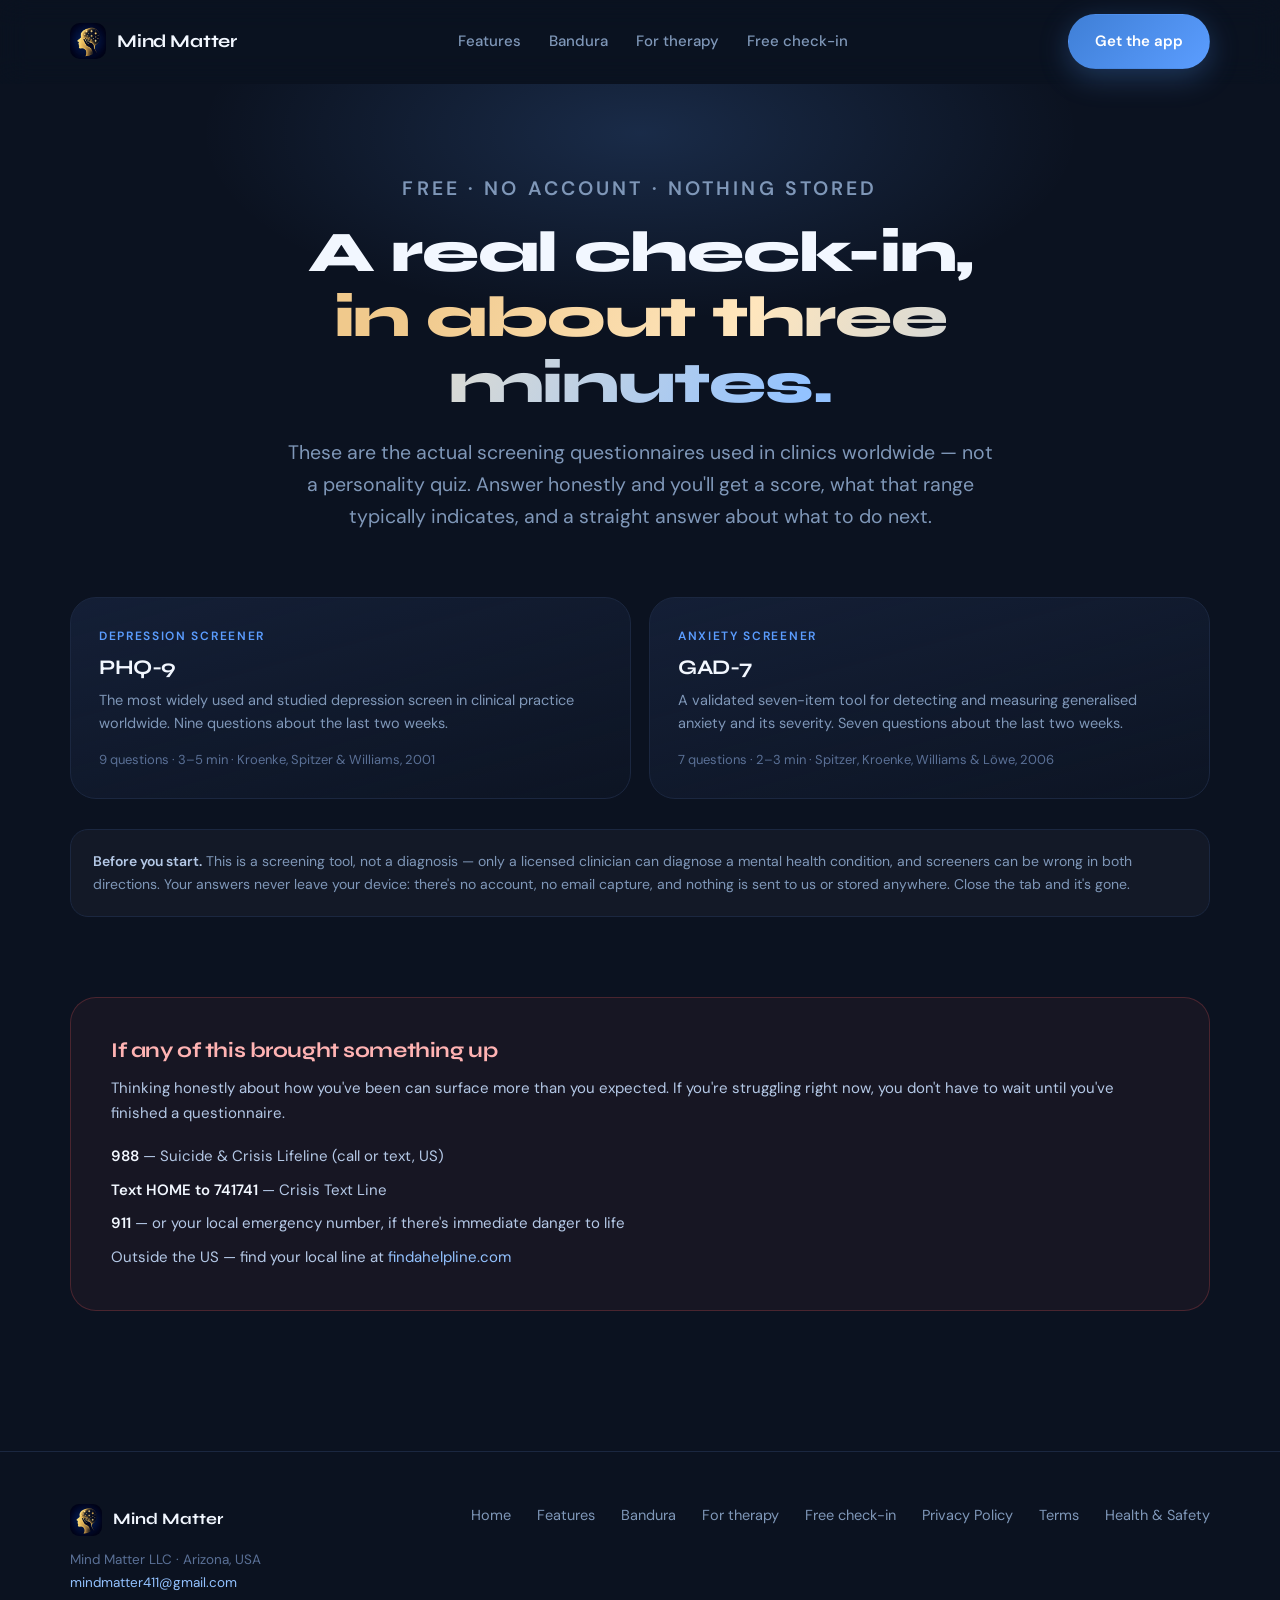
==== check-in.html @ 81c87ca6 "Add Bandura, features, therapy and free check-in pages plus social assets - features.html: full cata" ====
<!DOCTYPE html>
<html lang="en">
<head>
<meta charset="utf-8" />
<meta name="viewport" content="width=device-width, initial-scale=1, viewport-fit=cover" />
<title>Free mental health check-in — PHQ-9 &amp; GAD-7 | Mind Matter</title>
<meta name="description" content="Take the PHQ-9 depression screener or the GAD-7 anxiety screener free, right in your browser. No account, no email, nothing stored. Validated instruments used in clinical practice worldwide." />
<meta name="theme-color" content="#0b1220" />
<link rel="canonical" href="https://mindmattermentalhealth.com/check-in.html" />
<link rel="icon" href="logo.png" />
<meta property="og:site_name" content="Mind Matter" />
<meta property="og:title" content="Free mental health check-in — PHQ-9 &amp; GAD-7" />
<meta property="og:description" content="Two validated screeners, free in your browser. No account, no email, nothing stored." />
<meta property="og:image" content="https://mindmattermentalhealth.com/logo.png" />
<link rel="preconnect" href="https://fonts.googleapis.com" />
<link rel="preconnect" href="https://fonts.gstatic.com" crossorigin />
<link href="https://fonts.googleapis.com/css2?family=DM+Sans:opsz,wght@9..40,300;9..40,400;9..40,500;9..40,600&family=Syne:wght@600;700;800&display=swap" rel="stylesheet" />
<link rel="stylesheet" href="style.css" />
</head>
<body>

<header class="nav" id="nav">
  <div class="shell nav-in">
    <a class="brand" href="index.html" aria-label="Mind Matter home">
      <img src="logo.png" alt="" />
      <span>Mind Matter</span>
    </a>
    <nav class="nav-links">
      <a href="features.html">Features</a>
      <a href="bandura.html">Bandura</a>
      <a href="therapy.html">For therapy</a>
      <a href="check-in.html" aria-current="page">Free check-in</a>
    </nav>
    <a class="btn btn-primary" href="index.html#get">Get the app</a>
  </div>
</header>

<main>

  <!-- ══ INTRO ══ -->
  <section class="phero" id="intro">
    <div class="shell phero-in">
      <p class="eyebrow">Free · No account · Nothing stored</p>
      <h1>A real check-in,<br /><span class="grad">in about three minutes.</span></h1>
      <p>
        These are the actual screening questionnaires used in clinics worldwide — not a
        personality quiz. Answer honestly and you'll get a score, what that range typically
        indicates, and a straight answer about what to do next.
      </p>
    </div>
  </section>

  <section class="shell" style="padding-bottom:clamp(50px,7vw,80px)" id="pick">
    <div class="picker">
      <button class="pick rv" data-test="phq9">
        <div class="k">Depression screener</div>
        <h3>PHQ-9</h3>
        <p>The most widely used and studied depression screen in clinical practice worldwide. Nine questions about the last two weeks.</p>
        <div class="meta">9 questions · 3–5 min · Kroenke, Spitzer &amp; Williams, 2001</div>
      </button>
      <button class="pick rv" data-test="gad7">
        <div class="k">Anxiety screener</div>
        <h3>GAD-7</h3>
        <p>A validated seven-item tool for detecting and measuring generalised anxiety and its severity. Seven questions about the last two weeks.</p>
        <div class="meta">7 questions · 2–3 min · Spitzer, Kroenke, Williams &amp; Löwe, 2006</div>
      </button>
    </div>

    <div class="disclaim rv" style="margin-top:30px">
      <b>Before you start.</b> This is a screening tool, not a diagnosis — only a licensed
      clinician can diagnose a mental health condition, and screeners can be wrong in both
      directions. Your answers never leave your device: there's no account, no email capture,
      and nothing is sent to us or stored anywhere. Close the tab and it's gone.
    </div>
  </section>

  <!-- ══ QUIZ ══ -->
  <section class="shell-narrow quiz" id="quiz" style="padding-bottom:60px">
    <div class="qbar"><i id="qprog"></i></div>
    <div class="qcount" id="qcount"></div>
    <div class="qlead" id="qlead">Over the last two weeks, how often have you been bothered by…</div>
    <h2 class="qtext" id="qtext"></h2>
    <div class="opts" id="qopts"></div>
    <div class="qnav">
      <button class="qback" id="qback" type="button">← Back</button>
    </div>
  </section>

  <!-- ══ RESULT ══ -->
  <section class="shell-narrow result" id="result" style="padding-bottom:60px">
    <div id="crisisSlot"></div>

    <div class="score-card">
      <div class="score-n" id="scoreN">0</div>
      <div class="score-of" id="scoreOf"></div>
      <div class="score-band" id="scoreBand"></div>
      <p class="score-say" id="scoreSay"></p>
    </div>

    <div class="disclaim">
      <b>What this score is and isn't.</b> It's a screening indicator — a signal that something
      may be worth a proper look by a professional. It is not a diagnosis, it doesn't account
      for your history or circumstances, and a low score doesn't mean nothing is wrong. If any
      of this doesn't match your lived experience, trust yourself and talk to someone qualified.
    </div>

    <div class="cta-box" style="margin-top:30px">
      <h2 style="font-size:clamp(1.4rem,1.15rem + 1.1vw,2rem)">One score is a dot. Ten is a line.</h2>
      <p class="lede">
        A single result tells you about today. Tracking the same screener over weeks tells you
        whether things are actually moving — which is the part that matters, and the part
        Mind Matter is built to do.
      </p>
      <div class="hero-cta" style="justify-content:center">
        <a class="btn btn-primary" href="index.html#get">Track this in Mind Matter</a>
        <button class="btn btn-ghost" id="again" type="button">Take another check-in</button>
      </div>
      <p class="fine">Mind Matter includes 18 validated screeners, mood tracking, journaling and self-guided CBT and DBT programs.</p>
    </div>
  </section>

  <!-- ══ ALWAYS-ON CRISIS INFO ══ -->
  <section class="shell" style="padding-bottom:clamp(30px,5vw,50px)">
    <div class="safety">
      <h2>If any of this brought something up</h2>
      <p>
        Thinking honestly about how you've been can surface more than you expected. If you're
        struggling right now, you don't have to wait until you've finished a questionnaire.
      </p>
      <ul class="lines">
        <li><b>988</b> — Suicide &amp; Crisis Lifeline (call or text, US)</li>
        <li><b>Text HOME to 741741</b> — Crisis Text Line</li>
        <li><b>911</b> — or your local emergency number, if there's immediate danger to life</li>
        <li>Outside the US — find your local line at <a href="https://findahelpline.com" rel="noopener">findahelpline.com</a></li>
      </ul>
    </div>
  </section>

</main>

<footer>
  <div class="shell foot">
    <div>
      <div class="foot-brand">
        <img src="logo.png" alt="" />
        <span>Mind Matter</span>
      </div>
      <small>
        Mind Matter LLC · Arizona, USA<br />
        <a href="mailto:mindmatter411@gmail.com">mindmatter411@gmail.com</a>
      </small>
    </div>
    <div class="foot-links">
      <a href="index.html">Home</a>
      <a href="features.html">Features</a>
      <a href="bandura.html">Bandura</a>
      <a href="therapy.html">For therapy</a>
      <a href="check-in.html">Free check-in</a>
      <a href="privacy.html">Privacy Policy</a>
      <a href="terms.html">Terms</a>
      <a href="safety.html">Health &amp; Safety</a>
    </div>
  </div>
</footer>

<script src="site.js"></script>
<script src="checkin.js"></script>
</body>
</html>
---- style.css ----
/* ══════════════════════════════════════════════════════════════════════
   Mind Matter — marketing site
   Shared stylesheet for index / privacy / terms / safety.
   Palette and type mirror the iPhone app so the two feel like one product.
   ══════════════════════════════════════════════════════════════════════ */

:root{
  --bg:#0b1220;
  --bg-2:#0e1626;
  --card:#141f36;
  --line:#243553;
  --line-soft:#1b2740;

  --blue:#5b9dff;
  --blue-bright:#93c2ff;
  --gold:#f0c98c;
  --green:#3ddc92;

  --hi:#f2f7ff;
  --mid:#b4c8e6;
  --lo:#7f97b8;
  --dim:#5a7096;

  --shell:min(1140px,100% - 3rem);
  --shell-narrow:min(760px,100% - 3rem);
  --r-md:18px; --r-lg:26px; --r-xl:34px;

  color-scheme:dark;
}

*,*::before,*::after{box-sizing:border-box}
html{-webkit-text-size-adjust:100%;scroll-behavior:smooth}
body{
  margin:0;
  background:var(--bg);
  color:var(--mid);
  font-family:'DM Sans',-apple-system,BlinkMacSystemFont,'Segoe UI',sans-serif;
  font-size:17px;
  line-height:1.65;
  -webkit-font-smoothing:antialiased;
  overflow-x:hidden;
}
h1,h2,h3{font-family:'Syne',sans-serif;color:var(--hi);line-height:1.14;margin:0;letter-spacing:-.02em}
p{margin:0}
a{color:var(--blue-bright);text-decoration:none}
a:hover{text-decoration:underline}
img{max-width:100%;height:auto;display:block}

.shell{width:var(--shell);margin-inline:auto}
.shell-narrow{width:var(--shell-narrow);margin-inline:auto}
.eyebrow{font-size:12px;font-weight:600;letter-spacing:.16em;text-transform:uppercase;color:var(--blue);margin-bottom:14px}
.lede{font-size:clamp(1.02rem,.96rem + .4vw,1.19rem);color:var(--lo);max-width:62ch}

/* ── nav ──────────────────────────────────────────────────────────── */
.nav{
  position:sticky;top:0;z-index:50;
  backdrop-filter:blur(14px);-webkit-backdrop-filter:blur(14px);
  background:rgba(11,18,32,.72);
  border-bottom:1px solid transparent;
  transition:border-color .3s ease,background .3s ease;
}
.nav.stuck{border-bottom-color:var(--line-soft);background:rgba(11,18,32,.92)}
.nav-in{display:flex;align-items:center;justify-content:space-between;gap:20px;padding:14px 0}
.brand{display:flex;align-items:center;gap:11px}
.brand:hover{text-decoration:none}
.brand img{width:36px;height:36px;border-radius:10px}
.brand span{font-family:'Syne',sans-serif;font-weight:700;font-size:18px;color:var(--hi);letter-spacing:-.01em}
.nav-links{display:flex;align-items:center;gap:28px}
.nav-links a{color:var(--lo);font-size:15px;font-weight:500;transition:color .18s ease}
.nav-links a:hover{color:var(--hi);text-decoration:none}
@media(max-width:760px){.nav-links{display:none}}

/* ── buttons ──────────────────────────────────────────────────────── */
.btn{
  display:inline-flex;align-items:center;justify-content:center;gap:9px;
  padding:14px 26px;border-radius:100px;
  font-size:15px;font-weight:600;border:1px solid transparent;cursor:pointer;
  transition:transform .18s cubic-bezier(.34,1.56,.64,1),box-shadow .22s ease,border-color .2s ease,color .2s ease;
}
.btn:hover{text-decoration:none}
.btn-primary{background:linear-gradient(135deg,#3f7fd6,#5b9dff);color:#fff;box-shadow:0 8px 30px rgba(91,157,255,.28)}
.btn-primary:hover{transform:translateY(-2px);box-shadow:0 14px 40px rgba(91,157,255,.4)}
.btn-ghost{background:rgba(255,255,255,.04);border-color:var(--line);color:var(--mid)}
.btn-ghost:hover{border-color:var(--blue);color:var(--hi);transform:translateY(-2px)}

/* ── hero ─────────────────────────────────────────────────────────── */
.hero{position:relative;padding:clamp(52px,8vw,104px) 0 clamp(58px,8vw,96px);overflow:hidden}
.hero::before{
  content:'';position:absolute;inset:-40% 0 auto -10%;height:900px;pointer-events:none;
  background:
    radial-gradient(closest-side,rgba(91,157,255,.20),transparent 70%) 22% 34%/58% 66% no-repeat,
    radial-gradient(closest-side,rgba(240,201,140,.11),transparent 72%) 82% 20%/48% 54% no-repeat;
}
.stars{position:absolute;inset:0;pointer-events:none;opacity:.75}
.star{
  position:absolute;width:3px;height:3px;border-radius:50%;
  background:var(--gold);box-shadow:0 0 8px 1px rgba(240,201,140,.7);
  animation:tw 4s ease-in-out infinite;
}
@keyframes tw{0%,100%{opacity:.25;transform:scale(.8)}50%{opacity:1;transform:scale(1.15)}}

.hero-grid{position:relative;display:grid;grid-template-columns:1.06fr .94fr;gap:clamp(32px,5vw,72px);align-items:center}
@media(max-width:920px){.hero-grid{grid-template-columns:1fr;gap:46px}}

.badge{
  display:inline-flex;align-items:center;gap:9px;padding:7px 15px 7px 11px;border-radius:100px;
  background:rgba(91,157,255,.1);border:1px solid rgba(91,157,255,.26);
  font-size:13px;font-weight:500;color:var(--blue-bright);margin-bottom:22px;
}
.badge .dot{width:6px;height:6px;border-radius:50%;background:var(--blue);box-shadow:0 0 10px var(--blue)}

.hero h1{font-size:clamp(2.2rem,1.45rem + 2.7vw,3.45rem);font-weight:800;margin-bottom:22px}
.grad{background:linear-gradient(115deg,var(--gold) 8%,#ffe6bd 42%,var(--blue-bright) 96%);-webkit-background-clip:text;background-clip:text;color:transparent}
.hero p.lede{font-size:clamp(1.05rem,.98rem + .45vw,1.26rem);color:var(--mid)}
.hero-cta{display:flex;flex-wrap:wrap;gap:14px;margin-top:34px}
.hero-note{margin-top:18px;font-size:14px;color:var(--dim)}

.phone-wrap{position:relative;display:flex;justify-content:center}
.phone{
  position:relative;width:min(310px,84%);border-radius:40px;
  box-shadow:0 40px 90px rgba(0,0,0,.62),0 0 0 1px rgba(255,255,255,.07);
  animation:float 7s ease-in-out infinite;
}
@keyframes float{0%,100%{transform:translateY(0)}50%{transform:translateY(-14px)}}

/* ── sections ─────────────────────────────────────────────────────── */
.band{padding:clamp(60px,8vw,110px) 0;position:relative}
.band-line{border-top:1px solid var(--line-soft)}
.head{max-width:58ch;margin-bottom:clamp(36px,5vw,58px)}
.head h2{font-size:clamp(1.8rem,1.35rem + 1.9vw,2.85rem);font-weight:700;margin-bottom:16px}

.purpose-card{
  border-radius:var(--r-xl);padding:clamp(26px,4vw,52px);
  background:linear-gradient(160deg,rgba(24,35,58,.9),rgba(14,22,38,.72));
  border:1px solid var(--line-soft);
}
.purpose-card p+p{margin-top:16px}
.purpose-card strong{color:var(--hi);font-weight:600}

/* ── feature grid ─────────────────────────────────────────────────── */
.grid{display:grid;grid-template-columns:repeat(auto-fit,minmax(272px,1fr));gap:18px}
.card{
  padding:28px 26px;border-radius:var(--r-lg);
  background:linear-gradient(165deg,var(--card),rgba(14,22,38,.6));
  border:1px solid var(--line-soft);
  transition:transform .22s ease,border-color .22s ease,box-shadow .22s ease;
}
.card:hover{transform:translateY(-4px);border-color:var(--line);box-shadow:0 18px 46px rgba(0,0,0,.4)}
.ico{width:44px;height:44px;border-radius:13px;display:grid;place-items:center;margin-bottom:17px;font-size:21px;
     background:rgba(91,157,255,.11);border:1px solid rgba(91,157,255,.2)}
.card:nth-child(6n+2) .ico{background:rgba(61,220,146,.1);border-color:rgba(61,220,146,.2)}
.card:nth-child(6n+3) .ico{background:rgba(178,154,255,.11);border-color:rgba(178,154,255,.2)}
.card:nth-child(6n+4) .ico{background:rgba(240,201,140,.11);border-color:rgba(240,201,140,.22)}
.card:nth-child(6n+5) .ico{background:rgba(249,135,194,.1);border-color:rgba(249,135,194,.2)}
.card h3{font-size:1.09rem;font-weight:700;margin-bottom:9px}
.card p{font-size:15px;color:var(--lo);line-height:1.6}

/* ── screenshot rail ──────────────────────────────────────────────── */
.rail{
  display:flex;gap:22px;overflow-x:auto;padding:6px 0 26px;
  scroll-snap-type:x mandatory;-webkit-overflow-scrolling:touch;
  scrollbar-width:thin;scrollbar-color:var(--line) transparent;
}
.rail::-webkit-scrollbar{height:7px}
.rail::-webkit-scrollbar-thumb{background:var(--line);border-radius:100px}
.rail::-webkit-scrollbar-track{background:transparent}
.rail figure{margin:0;flex:0 0 auto;width:236px;scroll-snap-align:center}
.rail img{width:100%;border-radius:26px;box-shadow:0 22px 54px rgba(0,0,0,.5),0 0 0 1px rgba(255,255,255,.06)}
.rail figcaption{margin-top:15px;font-size:14px;color:var(--lo);text-align:center}

/* ── split ────────────────────────────────────────────────────────── */
.split{display:grid;grid-template-columns:.92fr 1.08fr;gap:clamp(32px,5vw,68px);align-items:center}
@media(max-width:880px){.split{grid-template-columns:1fr;gap:40px}.split .split-img{order:-1}}
.split h2{font-size:clamp(1.75rem,1.3rem + 1.7vw,2.6rem);margin-bottom:16px}
.split-img img{width:min(272px,78%);margin-inline:auto;border-radius:34px;
  box-shadow:0 34px 74px rgba(0,0,0,.56),0 0 0 1px rgba(255,255,255,.06)}
.checks{list-style:none;margin:26px 0 0;padding:0;display:grid;gap:13px}
.checks li{display:flex;gap:13px;align-items:flex-start;font-size:15.5px;color:var(--mid)}
.checks svg{flex:0 0 auto;margin-top:4px}

.note{margin-top:28px;padding:17px 20px;border-radius:var(--r-md);font-size:14.5px;
  background:rgba(240,201,140,.07);border:1px solid rgba(240,201,140,.2);color:var(--mid)}
.note strong{color:var(--gold);font-weight:600}

/* ── privacy cards ────────────────────────────────────────────────── */
.pgrid{display:grid;grid-template-columns:repeat(auto-fit,minmax(230px,1fr));gap:16px}
.pcard{padding:24px;border-radius:var(--r-md);background:rgba(20,31,54,.62);border:1px solid var(--line-soft)}
.pcard h3{font-size:1rem;font-weight:700;margin-bottom:8px}
.pcard p{font-size:14.5px;color:var(--lo);line-height:1.58}

/* ── pricing / cta ────────────────────────────────────────────────── */
.cta-box{
  border-radius:var(--r-xl);padding:clamp(32px,5vw,64px);text-align:center;
  background:
    radial-gradient(closest-side,rgba(91,157,255,.17),transparent 78%) 50% 0/120% 190% no-repeat,
    linear-gradient(160deg,rgba(24,35,58,.94),rgba(11,18,32,.9));
  border:1px solid var(--line);
}
.cta-box h2{font-size:clamp(1.75rem,1.3rem + 1.7vw,2.6rem);margin-bottom:16px}
.cta-box .lede{margin-inline:auto;text-align:center}
.price{display:flex;flex-wrap:wrap;justify-content:center;gap:14px;margin:30px 0 8px}
.tier{min-width:172px;padding:20px 26px;border-radius:var(--r-md);background:rgba(11,18,32,.6);border:1px solid var(--line-soft)}
.tier.best{border-color:rgba(91,157,255,.44);box-shadow:0 0 0 1px rgba(91,157,255,.14) inset}
.tier .amt{font-family:'Syne',sans-serif;font-size:1.75rem;font-weight:700;color:var(--hi);line-height:1.2}
.tier .per{font-size:13.5px;color:var(--dim);margin-top:3px}
.tier .tag{font-size:11.5px;font-weight:600;letter-spacing:.08em;text-transform:uppercase;color:var(--green);margin-bottom:7px}
.fine{margin-top:22px;font-size:13.5px;color:var(--dim);max-width:56ch;margin-inline:auto}

/* ── safety band ──────────────────────────────────────────────────── */
.safety{border-radius:var(--r-lg);padding:clamp(24px,3.6vw,40px);
  background:rgba(255,92,92,.05);border:1px solid rgba(255,92,92,.22)}
.safety h2{font-size:1.32rem;margin-bottom:14px;color:#ffb3b3}
.safety p{font-size:15px;color:var(--mid)}
.safety p+p{margin-top:12px}
.lines{list-style:none;margin:18px 0 0;padding:0;display:grid;gap:9px;font-size:15px}
.lines li{color:var(--mid)}
.lines b{color:var(--hi);font-weight:600}

/* ── legal documents ──────────────────────────────────────────────── */
.doc{padding:clamp(40px,6vw,72px) 0 20px}
.doc-head{margin-bottom:34px;padding-bottom:26px;border-bottom:1px solid var(--line-soft)}
.doc-head h1{font-family:'Syne',sans-serif;font-size:clamp(1.9rem,1.4rem + 2vw,2.7rem);font-weight:700;color:var(--hi);margin-bottom:12px}
.doc-meta{font-size:13.5px;color:var(--dim)}
.doc-tabs{display:flex;flex-wrap:wrap;gap:8px;margin-top:22px}
.doc-tabs a{
  padding:8px 16px;border-radius:100px;font-size:14px;font-weight:500;
  background:rgba(255,255,255,.03);border:1px solid var(--line-soft);color:var(--lo);
}
.doc-tabs a:hover{color:var(--hi);border-color:var(--line);text-decoration:none}
.doc-tabs a[aria-current="page"]{background:rgba(91,157,255,.12);border-color:rgba(91,157,255,.4);color:var(--blue-bright)}

.doc-body{font-size:16px;line-height:1.75;color:var(--mid);padding-bottom:60px}
.doc-body h2{font-family:'Syne',sans-serif;font-size:1.16rem;font-weight:600;color:var(--hi);margin:34px 0 12px}
.doc-body p{margin:0 0 14px}
.doc-body ul{margin:0 0 14px;padding-left:22px}
.doc-body li{margin-bottom:8px}
.doc-body strong{color:var(--hi);font-weight:600}
.doc-body .caps{font-size:14.5px;color:var(--lo);text-transform:uppercase;letter-spacing:.01em;line-height:1.7}
.doc-body .callout{
  margin:0 0 20px;padding:18px 22px;border-radius:var(--r-md);
  background:rgba(91,157,255,.07);border:1px solid rgba(91,157,255,.22);
}
.doc-body .callout p:last-child{margin-bottom:0}

/* ── footer ───────────────────────────────────────────────────────── */
footer{border-top:1px solid var(--line-soft);padding:52px 0 60px;margin-top:clamp(50px,7vw,90px)}
.foot{display:flex;flex-wrap:wrap;gap:26px;justify-content:space-between;align-items:flex-start}
.foot-brand{display:flex;align-items:center;gap:11px;margin-bottom:12px}
.foot-brand img{width:32px;height:32px;border-radius:9px}
.foot-brand span{font-family:'Syne',sans-serif;font-weight:700;color:var(--hi);font-size:16px}
.foot small{display:block;font-size:13.5px;color:var(--dim);line-height:1.75}
.foot-links{display:flex;flex-wrap:wrap;gap:10px 26px}
.foot-links a{font-size:14.5px;color:var(--lo)}
.foot-links a:hover{color:var(--hi);text-decoration:none}

/* ══════════════════════════════════════════════════════════════════
   SUBPAGE COMPONENTS
   ══════════════════════════════════════════════════════════════════ */

/* ── subpage hero ─────────────────────────────────────────────────── */
.phero{position:relative;padding:clamp(56px,7vw,96px) 0 clamp(40px,5vw,64px);overflow:hidden;text-align:center}
.phero::before{
  content:'';position:absolute;inset:-60% -20% auto -20%;height:760px;pointer-events:none;
  background:radial-gradient(closest-side,rgba(91,157,255,.18),transparent 70%) 50% 40%/70% 70% no-repeat;
}
.phero-in{position:relative;max-width:60ch;margin-inline:auto}
.phero h1{font-size:clamp(2.1rem,1.4rem + 2.9vw,3.6rem);font-weight:800;margin-bottom:20px}
.phero p{font-size:clamp(1.02rem,.96rem + .45vw,1.22rem);color:var(--lo)}
.phero .btn{margin-top:30px}

/* ── big statement type ───────────────────────────────────────────── */
.statement{
  font-family:'Syne',sans-serif;font-weight:700;color:var(--hi);
  font-size:clamp(1.6rem,1.1rem + 2.2vw,2.9rem);line-height:1.22;letter-spacing:-.02em;
  max-width:20ch;
}
.statement .dim{color:var(--dim)}

/* ── stat row ─────────────────────────────────────────────────────── */
.stats{display:grid;grid-template-columns:repeat(auto-fit,minmax(160px,1fr));gap:18px;margin-top:8px}
.stat{padding:26px 22px;border-radius:var(--r-lg);background:rgba(20,31,54,.55);border:1px solid var(--line-soft);text-align:center}
.stat .n{font-family:'Syne',sans-serif;font-size:clamp(2rem,1.5rem + 1.6vw,2.9rem);font-weight:800;color:var(--hi);line-height:1.05}
.stat .n.blue{color:var(--blue-bright)}
.stat .n.gold{color:var(--gold)}
.stat .n.green{color:var(--green)}
.stat .l{margin-top:8px;font-size:14px;color:var(--lo);line-height:1.5}

/* ── tool grid (quick tools) ──────────────────────────────────────── */
.tools{display:grid;grid-template-columns:repeat(auto-fit,minmax(196px,1fr));gap:14px}
.tool{
  padding:22px 20px;border-radius:var(--r-md);
  background:rgba(20,31,54,.5);border:1px solid var(--line-soft);
  transition:transform .2s ease,border-color .2s ease,background .2s ease;
}
.tool:hover{transform:translateY(-3px);border-color:var(--line);background:rgba(24,35,58,.72)}
.tool .dot{width:34px;height:34px;border-radius:10px;display:grid;place-items:center;font-size:17px;margin-bottom:13px}
.tool h3{font-size:.99rem;font-weight:700;margin-bottom:6px}
.tool p{font-size:13.5px;color:var(--lo);line-height:1.55}

/* ── chip cloud (assessment names) ────────────────────────────────── */
.chips{display:flex;flex-wrap:wrap;gap:9px;margin-top:6px}
.chip{
  padding:8px 15px;border-radius:100px;font-size:13.5px;font-weight:500;
  background:rgba(255,255,255,.035);border:1px solid var(--line-soft);color:var(--mid);
}
.chip b{color:var(--hi);font-weight:600}

/* ── numbered steps ───────────────────────────────────────────────── */
.steps{display:grid;gap:16px;counter-reset:s}
.step{
  display:grid;grid-template-columns:auto 1fr;gap:20px;align-items:start;
  padding:24px 26px;border-radius:var(--r-lg);
  background:linear-gradient(165deg,var(--card),rgba(14,22,38,.55));border:1px solid var(--line-soft);
}
.step::before{
  counter-increment:s;content:counter(s);
  font-family:'Syne',sans-serif;font-size:1.4rem;font-weight:800;color:var(--blue);
  width:44px;height:44px;border-radius:12px;display:grid;place-items:center;
  background:rgba(91,157,255,.1);border:1px solid rgba(91,157,255,.24);
}
.step h3{font-size:1.06rem;font-weight:700;margin-bottom:7px}
.step p{font-size:15px;color:var(--lo);line-height:1.62}

/* ── quote / pull ─────────────────────────────────────────────────── */
.pull{
  padding:clamp(24px,3.4vw,40px);border-radius:var(--r-xl);
  background:linear-gradient(150deg,rgba(91,157,255,.09),rgba(240,201,140,.05));
  border:1px solid rgba(91,157,255,.2);
}
.pull p{font-family:'Syne',sans-serif;font-size:clamp(1.15rem,.95rem + .9vw,1.6rem);
  font-weight:600;color:var(--hi);line-height:1.4;letter-spacing:-.01em}
.pull .who{margin-top:14px;font-family:'DM Sans',sans-serif;font-size:14px;font-weight:400;color:var(--lo)}

/* ══════════════════════════════════════════════════════════════════
   FREE CHECK-IN (self-test)
   ══════════════════════════════════════════════════════════════════ */
.picker{display:grid;grid-template-columns:repeat(auto-fit,minmax(260px,1fr));gap:18px}
.pick{
  display:block;width:100%;text-align:left;cursor:pointer;font-family:inherit;
  padding:30px 28px;border-radius:var(--r-lg);
  background:linear-gradient(165deg,var(--card),rgba(14,22,38,.6));border:1px solid var(--line-soft);
  transition:transform .2s ease,border-color .2s ease,box-shadow .2s ease;
}
.pick:hover{transform:translateY(-4px);border-color:rgba(91,157,255,.45);box-shadow:0 18px 46px rgba(0,0,0,.4)}
.pick .k{font-size:12px;font-weight:600;letter-spacing:.14em;text-transform:uppercase;color:var(--blue);margin-bottom:12px}
.pick h3{font-size:1.3rem;font-weight:700;margin-bottom:9px}
.pick p{font-size:14.5px;color:var(--lo);line-height:1.6;margin-bottom:16px}
.pick .meta{font-size:13px;color:var(--dim)}

.quiz{display:none}
.quiz.live{display:block}
.qbar{height:5px;border-radius:100px;background:var(--line-soft);overflow:hidden;margin-bottom:28px}
.qbar i{display:block;height:100%;width:0;border-radius:100px;background:linear-gradient(90deg,var(--blue),var(--blue-bright));transition:width .35s cubic-bezier(.22,1,.36,1)}
.qcount{font-size:13px;color:var(--dim);margin-bottom:14px;letter-spacing:.02em}
.qtext{font-family:'Syne',sans-serif;font-size:clamp(1.25rem,1rem + 1.1vw,1.85rem);font-weight:700;
  color:var(--hi);line-height:1.32;letter-spacing:-.01em;margin-bottom:8px}
.qlead{font-size:14.5px;color:var(--lo);margin-bottom:26px}
.opts{display:grid;gap:11px}
.opt{
  display:flex;align-items:center;gap:14px;width:100%;cursor:pointer;font-family:inherit;text-align:left;
  padding:17px 20px;border-radius:var(--r-md);font-size:15.5px;color:var(--mid);
  background:rgba(20,31,54,.55);border:1px solid var(--line-soft);
  transition:border-color .16s ease,background .16s ease,transform .16s ease;
}
.opt:hover{border-color:rgba(91,157,255,.5);background:rgba(24,35,58,.8);transform:translateX(3px)}
.opt .mark{width:20px;height:20px;border-radius:50%;border:2px solid var(--line);flex:0 0 auto}
.opt:hover .mark{border-color:var(--blue)}
.qnav{display:flex;gap:12px;margin-top:24px}
.qback{
  background:none;border:1px solid var(--line-soft);color:var(--lo);cursor:pointer;font-family:inherit;
  padding:11px 20px;border-radius:100px;font-size:14px;transition:color .18s ease,border-color .18s ease;
}
.qback:hover{color:var(--hi);border-color:var(--line)}

/* results */
.result{display:none}
.result.live{display:block}
.score-card{padding:clamp(26px,3.6vw,44px);border-radius:var(--r-xl);border:1px solid var(--line);background:linear-gradient(160deg,rgba(24,35,58,.92),rgba(11,18,32,.86));text-align:center}
.score-n{font-family:'Syne',sans-serif;font-size:clamp(3rem,2rem + 4vw,5rem);font-weight:800;line-height:1}
.score-of{font-size:15px;color:var(--dim);margin-top:6px}
.score-band{display:inline-block;margin-top:18px;padding:9px 22px;border-radius:100px;font-size:15px;font-weight:600}
.score-say{margin-top:22px;font-size:16px;line-height:1.68;color:var(--mid);max-width:56ch;margin-inline:auto}

.crisis{
  padding:clamp(22px,3vw,32px);border-radius:var(--r-lg);margin-bottom:26px;
  background:rgba(255,92,92,.09);border:1px solid rgba(255,92,92,.45);
}
.crisis h3{font-size:1.16rem;color:#ffc2c2;margin-bottom:12px}
.crisis p{font-size:15px;color:var(--mid);margin-bottom:14px}
.crisis ul{list-style:none;margin:0;padding:0;display:grid;gap:10px}
.crisis li{font-size:15.5px;color:var(--mid)}
.crisis b{color:#fff;font-weight:600}

.disclaim{
  margin-top:26px;padding:20px 22px;border-radius:var(--r-md);font-size:14px;line-height:1.65;
  background:rgba(255,255,255,.03);border:1px solid var(--line-soft);color:var(--lo);
}
.disclaim b{color:var(--mid);font-weight:600}

/* ── reveal ───────────────────────────────────────────────────────── */
.rv{opacity:0;transform:translateY(22px);transition:opacity .7s ease,transform .7s cubic-bezier(.22,1,.36,1)}
.rv.in{opacity:1;transform:none}

@media(prefers-reduced-motion:reduce){
  *,*::before,*::after{animation:none!important;transition:none!important}
  .rv{opacity:1;transform:none}
  html{scroll-behavior:auto}
}
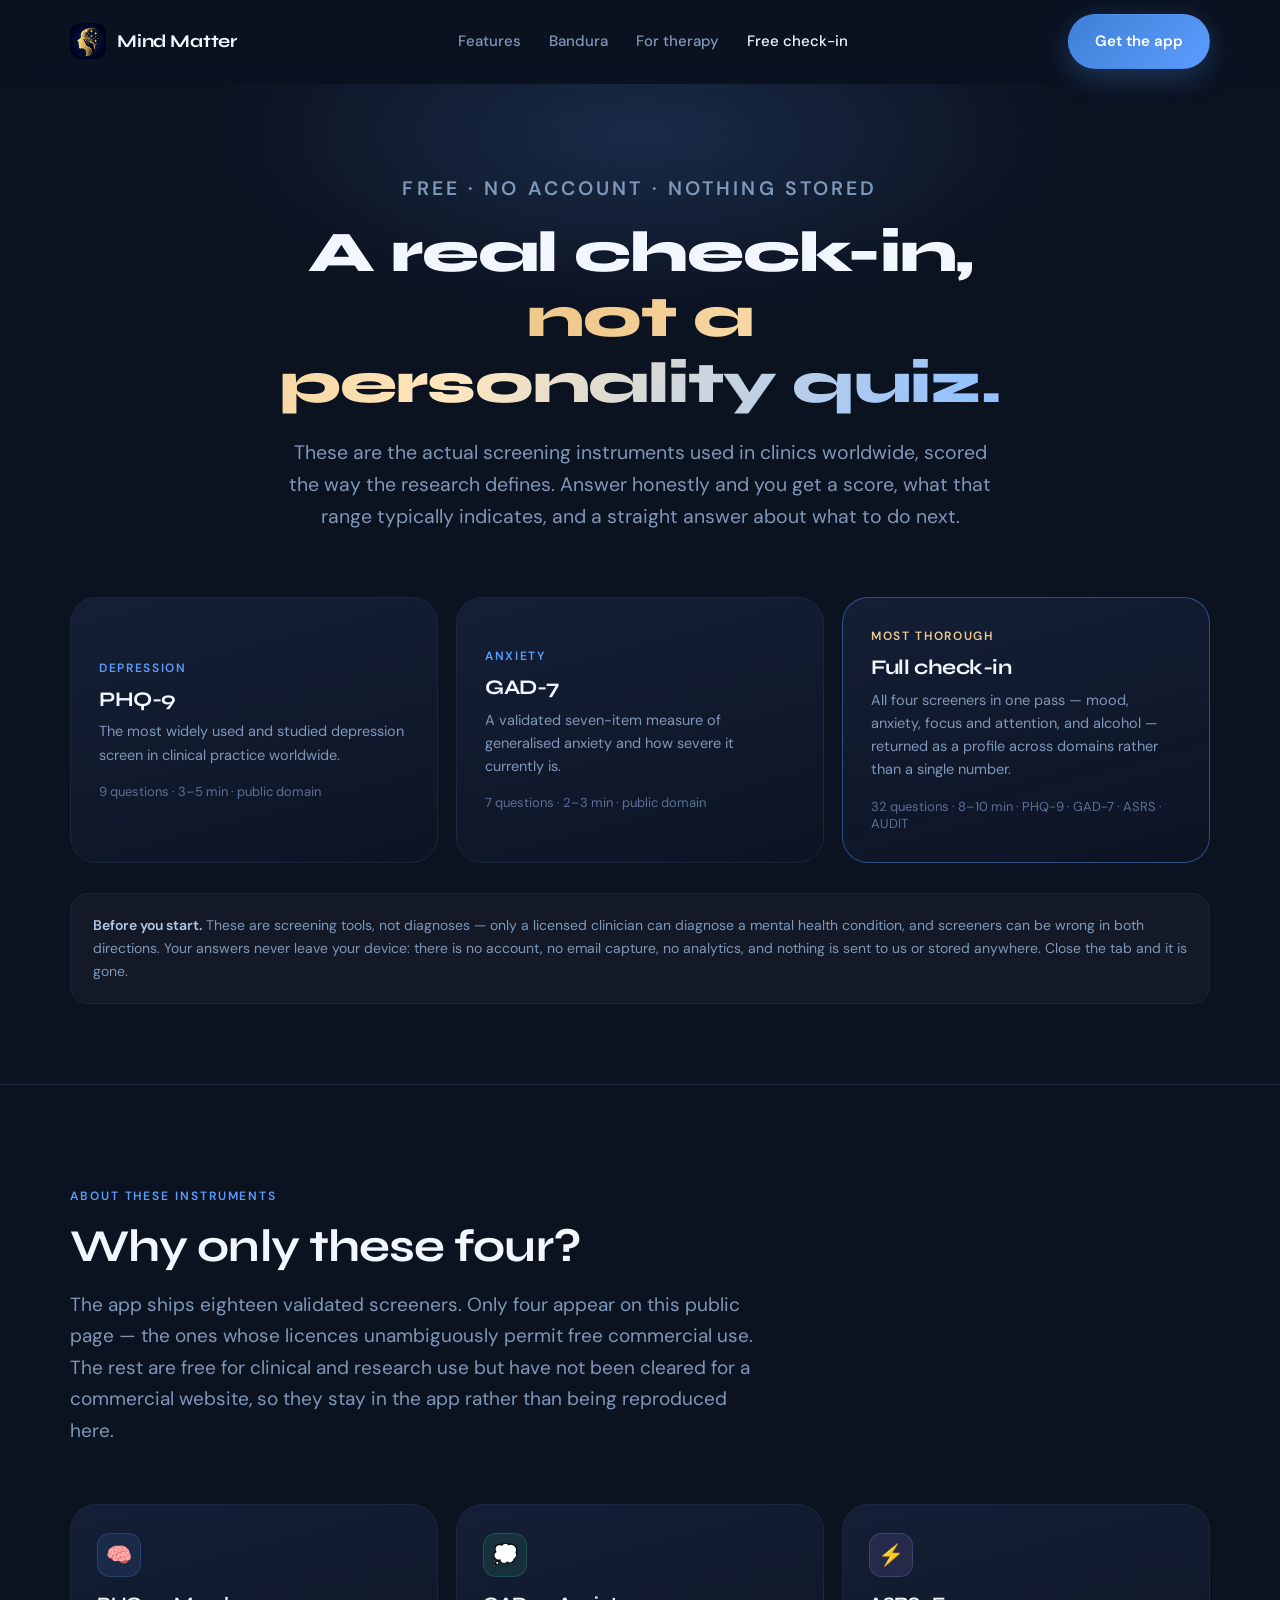
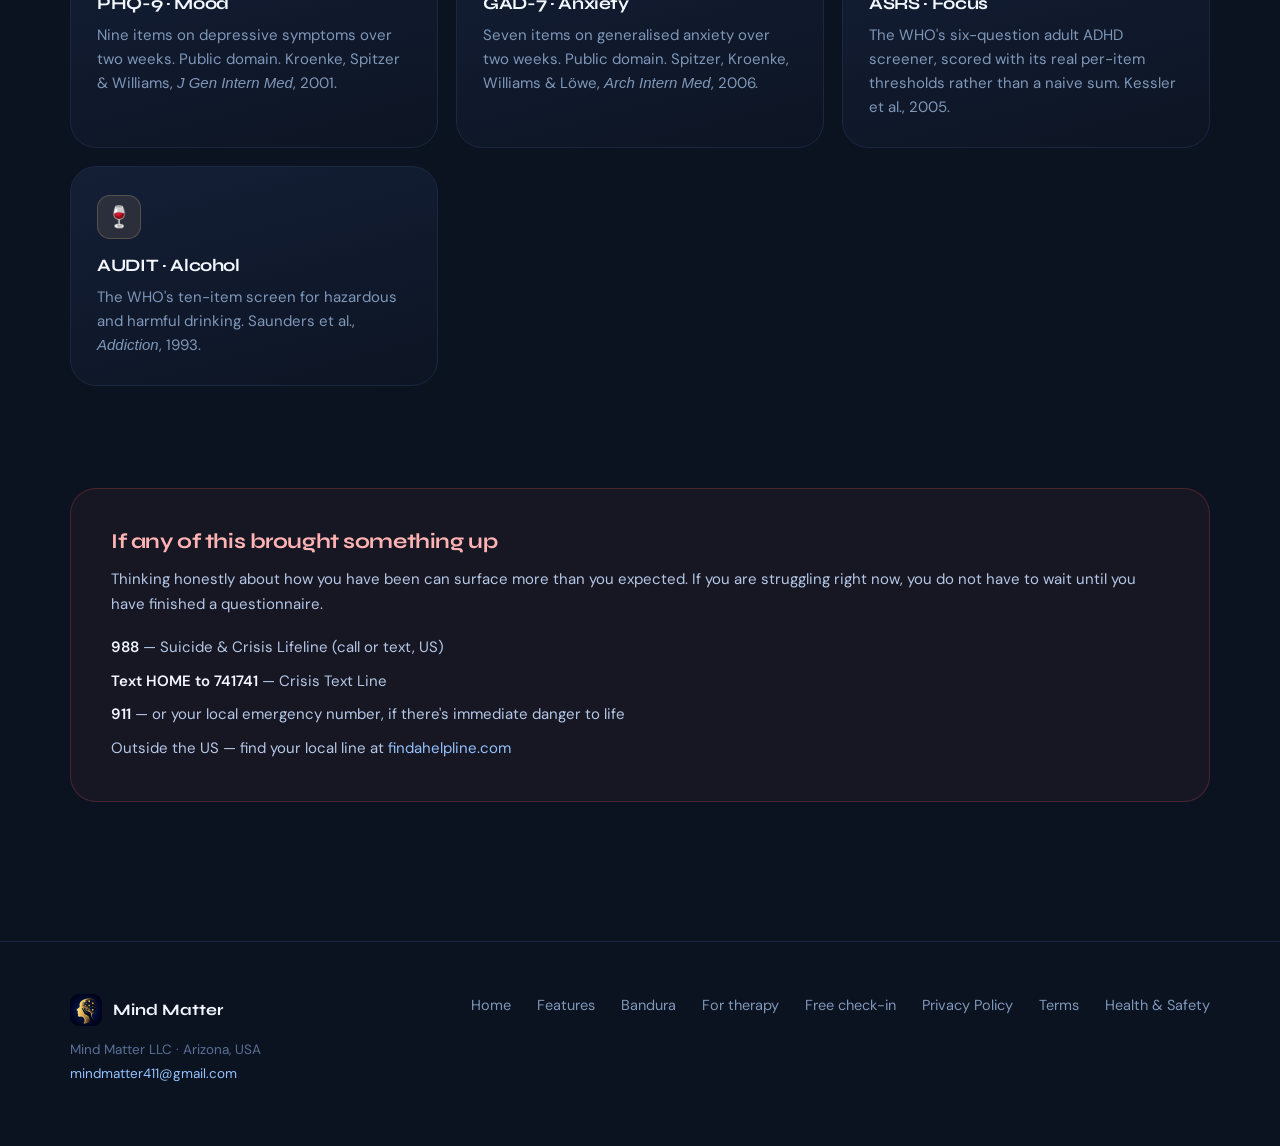
==== commit e8b17ed4: "Add mobile menu, interactive demo, full check-in and motion polish - site.js: slide-out mobile menu " ====
--- a/check-in.html
+++ b/check-in.html
@@ -3,14 +3,14 @@
 <head>
 <meta charset="utf-8" />
 <meta name="viewport" content="width=device-width, initial-scale=1, viewport-fit=cover" />
-<title>Free mental health check-in — PHQ-9 &amp; GAD-7 | Mind Matter</title>
-<meta name="description" content="Take the PHQ-9 depression screener or the GAD-7 anxiety screener free, right in your browser. No account, no email, nothing stored. Validated instruments used in clinical practice worldwide." />
+<title>Free mental health check-in — PHQ-9, GAD-7 &amp; full evaluation | Mind Matter</title>
+<meta name="description" content="Take the PHQ-9 depression screener, the GAD-7 anxiety screener, or a full four-part check-in covering mood, anxiety, focus and alcohol — free in your browser. No account, no email, nothing stored." />
 <meta name="theme-color" content="#0b1220" />
 <link rel="canonical" href="https://mindmattermentalhealth.com/check-in.html" />
 <link rel="icon" href="logo.png" />
 <meta property="og:site_name" content="Mind Matter" />
-<meta property="og:title" content="Free mental health check-in — PHQ-9 &amp; GAD-7" />
-<meta property="og:description" content="Two validated screeners, free in your browser. No account, no email, nothing stored." />
+<meta property="og:title" content="Free mental health check-in — PHQ-9, GAD-7 &amp; full evaluation" />
+<meta property="og:description" content="Validated screeners, free in your browser. No account, no email, nothing stored." />
 <meta property="og:image" content="https://mindmattermentalhealth.com/logo.png" />
 <link rel="preconnect" href="https://fonts.googleapis.com" />
 <link rel="preconnect" href="https://fonts.gstatic.com" crossorigin />
@@ -41,10 +41,10 @@
   <section class="phero" id="intro">
     <div class="shell phero-in">
       <p class="eyebrow">Free · No account · Nothing stored</p>
-      <h1>A real check-in,<br /><span class="grad">in about three minutes.</span></h1>
+      <h1>A real check-in,<br /><span class="grad">not a personality quiz.</span></h1>
       <p>
-        These are the actual screening questionnaires used in clinics worldwide — not a
-        personality quiz. Answer honestly and you'll get a score, what that range typically
+        These are the actual screening instruments used in clinics worldwide, scored the way
+        the research defines. Answer honestly and you get a score, what that range typically
         indicates, and a straight answer about what to do next.
       </p>
     </div>
@@ -53,55 +53,76 @@
   <section class="shell" style="padding-bottom:clamp(50px,7vw,80px)" id="pick">
     <div class="picker">
       <button class="pick rv" data-test="phq9">
-        <div class="k">Depression screener</div>
+        <div class="k">Depression</div>
         <h3>PHQ-9</h3>
-        <p>The most widely used and studied depression screen in clinical practice worldwide. Nine questions about the last two weeks.</p>
-        <div class="meta">9 questions · 3–5 min · Kroenke, Spitzer &amp; Williams, 2001</div>
+        <p>The most widely used and studied depression screen in clinical practice worldwide.</p>
+        <div class="meta">9 questions · 3–5 min · public domain</div>
       </button>
       <button class="pick rv" data-test="gad7">
-        <div class="k">Anxiety screener</div>
+        <div class="k">Anxiety</div>
         <h3>GAD-7</h3>
-        <p>A validated seven-item tool for detecting and measuring generalised anxiety and its severity. Seven questions about the last two weeks.</p>
-        <div class="meta">7 questions · 2–3 min · Spitzer, Kroenke, Williams &amp; Löwe, 2006</div>
+        <p>A validated seven-item measure of generalised anxiety and how severe it currently is.</p>
+        <div class="meta">7 questions · 2–3 min · public domain</div>
       </button>
+      <button class="pick rv" data-test="full" style="border-color:rgba(91,157,255,.4)">
+        <div class="k" style="color:var(--gold)">Most thorough</div>
+        <h3>Full check-in</h3>
+        <p>All four screeners in one pass — mood, anxiety, focus and attention, and alcohol — returned as a profile across domains rather than a single number.</p>
+        <div class="meta">32 questions · 8–10 min · PHQ-9 · GAD-7 · ASRS · AUDIT</div>
+      </button>
     </div>
 
     <div class="disclaim rv" style="margin-top:30px">
-      <b>Before you start.</b> This is a screening tool, not a diagnosis — only a licensed
+      <b>Before you start.</b> These are screening tools, not diagnoses — only a licensed
       clinician can diagnose a mental health condition, and screeners can be wrong in both
-      directions. Your answers never leave your device: there's no account, no email capture,
-      and nothing is sent to us or stored anywhere. Close the tab and it's gone.
+      directions. Your answers never leave your device: there is no account, no email capture,
+      no analytics, and nothing is sent to us or stored anywhere. Close the tab and it is gone.
     </div>
   </section>
 
   <!-- ══ QUIZ ══ -->
   <section class="shell-narrow quiz" id="quiz" style="padding-bottom:60px">
     <div class="qbar"><i id="qprog"></i></div>
+    <div class="section-flag" id="qflag" style="display:none"></div>
     <div class="qcount" id="qcount"></div>
-    <div class="qlead" id="qlead">Over the last two weeks, how often have you been bothered by…</div>
+    <div class="qlead" id="qlead"></div>
     <h2 class="qtext" id="qtext"></h2>
     <div class="opts" id="qopts"></div>
     <div class="qnav">
       <button class="qback" id="qback" type="button">← Back</button>
     </div>
+    <p class="fine" style="margin-top:22px;text-align:left;margin-inline:0">
+      Tip: press <b>1</b>–<b>5</b> to answer, <b>Backspace</b> to go back.
+    </p>
   </section>
 
   <!-- ══ RESULT ══ -->
   <section class="shell-narrow result" id="result" style="padding-bottom:60px">
     <div id="crisisSlot"></div>
 
-    <div class="score-card">
+    <!-- single-instrument result -->
+    <div class="score-card" id="scoreCard">
       <div class="score-n" id="scoreN">0</div>
       <div class="score-of" id="scoreOf"></div>
       <div class="score-band" id="scoreBand"></div>
       <p class="score-say" id="scoreSay"></p>
     </div>
 
+    <!-- multi-domain profile -->
+    <div id="profile" style="display:none">
+      <div class="score-card" style="text-align:left">
+        <p class="eyebrow" style="margin-bottom:10px">Your profile</p>
+        <h2 style="font-size:clamp(1.4rem,1.15rem + 1.1vw,2rem);margin-bottom:14px">Across four domains</h2>
+        <p class="score-say" style="margin:0;text-align:left;max-width:none" id="profileSay"></p>
+      </div>
+      <div class="domains" id="domains"></div>
+    </div>
+
     <div class="disclaim">
-      <b>What this score is and isn't.</b> It's a screening indicator — a signal that something
-      may be worth a proper look by a professional. It is not a diagnosis, it doesn't account
-      for your history or circumstances, and a low score doesn't mean nothing is wrong. If any
-      of this doesn't match your lived experience, trust yourself and talk to someone qualified.
+      <b>What this is and isn't.</b> A screening indicator — a signal that something may be
+      worth a proper look by a professional. It is not a diagnosis, it does not account for
+      your history or circumstances, and a low score does not mean nothing is wrong. If any of
+      this does not match your lived experience, trust yourself and talk to someone qualified.
     </div>
 
     <div class="cta-box" style="margin-top:30px">
@@ -119,13 +140,35 @@
     </div>
   </section>
 
+  <!-- ══ WHAT'S IN THE FULL CHECK-IN ══ -->
+  <section class="band band-line">
+    <div class="shell">
+      <div class="head rv">
+        <p class="eyebrow">About these instruments</p>
+        <h2>Why only these four?</h2>
+        <p class="lede" style="margin-top:14px">
+          The app ships eighteen validated screeners. Only four appear on this public page —
+          the ones whose licences unambiguously permit free commercial use. The rest are free
+          for clinical and research use but have not been cleared for a commercial website, so
+          they stay in the app rather than being reproduced here.
+        </p>
+      </div>
+      <div class="grid">
+        <div class="card rv"><div class="ico">🧠</div><h3>PHQ-9 · Mood</h3><p>Nine items on depressive symptoms over two weeks. Public domain. Kroenke, Spitzer &amp; Williams, <em>J Gen Intern Med</em>, 2001.</p></div>
+        <div class="card rv"><div class="ico">💭</div><h3>GAD-7 · Anxiety</h3><p>Seven items on generalised anxiety over two weeks. Public domain. Spitzer, Kroenke, Williams &amp; Löwe, <em>Arch Intern Med</em>, 2006.</p></div>
+        <div class="card rv"><div class="ico">⚡</div><h3>ASRS · Focus</h3><p>The WHO's six-question adult ADHD screener, scored with its real per-item thresholds rather than a naive sum. Kessler et al., 2005.</p></div>
+        <div class="card rv"><div class="ico">🍷</div><h3>AUDIT · Alcohol</h3><p>The WHO's ten-item screen for hazardous and harmful drinking. Saunders et al., <em>Addiction</em>, 1993.</p></div>
+      </div>
+    </div>
+  </section>
+
   <!-- ══ ALWAYS-ON CRISIS INFO ══ -->
   <section class="shell" style="padding-bottom:clamp(30px,5vw,50px)">
     <div class="safety">
       <h2>If any of this brought something up</h2>
       <p>
-        Thinking honestly about how you've been can surface more than you expected. If you're
-        struggling right now, you don't have to wait until you've finished a questionnaire.
+        Thinking honestly about how you have been can surface more than you expected. If you
+        are struggling right now, you do not have to wait until you have finished a questionnaire.
       </p>
       <ul class="lines">
         <li><b>988</b> — Suicide &amp; Crisis Lifeline (call or text, US)</li>
--- a/style.css
+++ b/style.css
@@ -68,7 +68,64 @@
 .nav-links{display:flex;align-items:center;gap:28px}
 .nav-links a{color:var(--lo);font-size:15px;font-weight:500;transition:color .18s ease}
 .nav-links a:hover{color:var(--hi);text-decoration:none}
-@media(max-width:760px){.nav-links{display:none}}
+.nav-links a[aria-current="page"]{color:var(--hi)}
+
+/* ── mobile menu ──────────────────────────────────────────────────── */
+.burger{
+  display:none;width:44px;height:44px;flex:0 0 auto;
+  align-items:center;justify-content:center;
+  background:rgba(255,255,255,.04);border:1px solid var(--line-soft);
+  border-radius:12px;cursor:pointer;padding:0;
+}
+.burger span{position:relative;display:block;width:18px;height:2px;border-radius:2px;background:var(--hi);transition:transform .28s cubic-bezier(.22,1,.36,1),opacity .18s ease}
+.burger span::before,.burger span::after{
+  content:'';position:absolute;left:0;width:18px;height:2px;border-radius:2px;background:var(--hi);
+  transition:transform .28s cubic-bezier(.22,1,.36,1);
+}
+.burger span::before{top:-6px}
+.burger span::after{top:6px}
+body.menu-open .burger span{background:transparent}
+body.menu-open .burger span::before{transform:translateY(6px) rotate(45deg)}
+body.menu-open .burger span::after{transform:translateY(-6px) rotate(-45deg)}
+
+.sheet{
+  position:fixed;inset:0;z-index:60;display:none;
+  background:rgba(6,10,18,.72);backdrop-filter:blur(16px);-webkit-backdrop-filter:blur(16px);
+  opacity:0;transition:opacity .28s ease;
+}
+.sheet.mounted{display:block}
+.sheet.open{opacity:1}
+.sheet-in{
+  position:absolute;top:0;right:0;bottom:0;width:min(340px,86vw);
+  background:linear-gradient(180deg,#101a2c,#0b1220);
+  border-left:1px solid var(--line-soft);
+  padding:22px 24px 34px;display:flex;flex-direction:column;
+  transform:translateX(100%);transition:transform .34s cubic-bezier(.22,1,.36,1);
+  overflow-y:auto;
+}
+.sheet.open .sheet-in{transform:none}
+.sheet-top{display:flex;align-items:center;justify-content:space-between;margin-bottom:26px}
+.sheet-links{display:grid;gap:2px}
+.sheet-links a{
+  display:flex;align-items:center;justify-content:space-between;gap:12px;
+  padding:15px 14px;border-radius:14px;font-size:16.5px;font-weight:500;color:var(--mid);
+  transition:background .16s ease,color .16s ease;
+}
+.sheet-links a:hover{background:rgba(255,255,255,.04);color:var(--hi);text-decoration:none}
+.sheet-links a[aria-current="page"]{background:rgba(91,157,255,.12);color:var(--blue-bright)}
+.sheet-links a small{display:block;font-size:13px;color:var(--dim);font-weight:400;margin-top:2px}
+.sheet-links .lbl{display:block}
+.sheet-sep{height:1px;background:var(--line-soft);margin:16px 6px}
+.sheet-foot{margin-top:auto;padding-top:26px}
+.sheet-foot .btn{width:100%}
+.sheet-foot p{margin-top:16px;font-size:12.5px;color:var(--dim);text-align:center}
+
+@media(max-width:860px){
+  .nav-links{display:none}
+  .burger{display:flex}
+  .nav-in > .btn-primary{display:none}
+}
+@media(min-width:861px){ .sheet{display:none!important} }
 
 /* ── buttons ──────────────────────────────────────────────────────── */
 .btn{
@@ -397,6 +454,157 @@
 }
 .disclaim b{color:var(--mid);font-weight:600}
 
+/* ══════════════════════════════════════════════════════════════════
+   INTERACTIVE DEMO — a miniature, driveable Mind Matter
+   ══════════════════════════════════════════════════════════════════ */
+.demo-wrap{display:grid;grid-template-columns:1fr 380px;gap:clamp(30px,5vw,70px);align-items:center}
+@media(max-width:940px){.demo-wrap{grid-template-columns:1fr;gap:40px}.demo-stage{order:-1}}
+
+.demo-stage{display:flex;justify-content:center;perspective:1400px}
+.device{
+  position:relative;width:340px;max-width:88vw;aspect-ratio:340/700;
+  border-radius:52px;padding:11px;
+  background:linear-gradient(160deg,#26344c,#0d1524 60%);
+  box-shadow:0 50px 100px rgba(0,0,0,.66),0 0 0 1px rgba(255,255,255,.08),
+             inset 0 1px 1px rgba(255,255,255,.14);
+  transition:transform .5s cubic-bezier(.22,1,.36,1);
+  transform-style:preserve-3d;
+}
+.device::after{
+  content:'';position:absolute;top:11px;left:50%;transform:translateX(-50%);
+  width:104px;height:26px;border-radius:0 0 16px 16px;background:#0a1120;z-index:4;
+}
+.screen{
+  position:relative;width:100%;height:100%;border-radius:42px;overflow:hidden;
+  background:radial-gradient(120% 80% at 50% 0%,#16233c,#0b1220 70%);
+}
+.scr{
+  position:absolute;inset:0;padding:46px 20px 74px;
+  opacity:0;transform:translateY(14px) scale(.985);pointer-events:none;
+  transition:opacity .38s ease,transform .44s cubic-bezier(.22,1,.36,1);
+  overflow:hidden;
+}
+.scr.on{opacity:1;transform:none;pointer-events:auto}
+.scr-h{font-family:'Syne',sans-serif;font-size:19px;font-weight:700;color:var(--hi);margin-bottom:3px}
+.scr-s{font-size:11.5px;color:var(--dim);margin-bottom:16px;letter-spacing:.03em;text-transform:uppercase}
+
+/* mini tiles */
+.m-tiles{display:grid;grid-template-columns:repeat(3,1fr);gap:8px;margin-bottom:14px}
+.m-tile{padding:12px 8px;border-radius:14px;background:rgba(255,255,255,.045);border:1px solid var(--line-soft);text-align:center}
+.m-tile .v{font-family:'Syne',sans-serif;font-size:20px;font-weight:800;line-height:1}
+.m-tile .k{font-size:9.5px;color:var(--dim);margin-top:5px;letter-spacing:.02em}
+
+/* mood ring */
+.ring-wrap{display:flex;align-items:center;gap:16px;padding:16px;border-radius:18px;
+  background:rgba(255,255,255,.04);border:1px solid var(--line-soft);margin-bottom:14px}
+.ring{position:relative;width:78px;height:78px;flex:0 0 auto}
+.ring svg{transform:rotate(-90deg)}
+.ring .lab{position:absolute;inset:0;display:grid;place-items:center;
+  font-family:'Syne',sans-serif;font-size:23px;font-weight:800;color:var(--hi)}
+.ring-txt .t{font-size:13.5px;font-weight:600;color:var(--hi);margin-bottom:3px}
+.ring-txt .d{font-size:11.5px;color:var(--lo);line-height:1.45}
+
+/* chart */
+.m-chart{padding:14px;border-radius:18px;background:rgba(255,255,255,.04);
+  border:1px solid var(--line-soft);margin-bottom:12px}
+.m-chart svg{width:100%;height:110px;display:block;overflow:visible}
+.m-path{fill:none;stroke:url(#lg);stroke-width:2.6;stroke-linecap:round;stroke-linejoin:round;
+  stroke-dasharray:var(--len);stroke-dashoffset:var(--len);}
+.scr.on .m-path{animation:draw 1.5s cubic-bezier(.33,1,.68,1) forwards}
+@keyframes draw{to{stroke-dashoffset:0}}
+.m-area{fill:url(#ag);opacity:0;}
+.scr.on .m-area{animation:fadein .8s .6s ease forwards}
+@keyframes fadein{to{opacity:1}}
+.m-dot{opacity:0}
+.scr.on .m-dot{animation:pop .4s 1.3s cubic-bezier(.34,1.56,.64,1) forwards}
+@keyframes pop{from{opacity:0;transform:scale(0)}to{opacity:1;transform:scale(1)}}
+.m-x{font-size:8.5px;fill:#51688c}
+
+/* heat grid */
+.m-heat{display:grid;grid-template-columns:repeat(14,1fr);gap:3.5px}
+.m-heat i{aspect-ratio:1;border-radius:3px;background:rgba(255,255,255,.05);opacity:0;
+  animation:cell .4s ease forwards}
+.scr:not(.on) .m-heat i{animation:none;opacity:0}
+@keyframes cell{to{opacity:1}}
+
+/* insight cards */
+.m-ins{padding:13px 14px;border-radius:15px;margin-bottom:9px;
+  background:linear-gradient(150deg,rgba(91,157,255,.13),rgba(91,157,255,.05));
+  border:1px solid rgba(91,157,255,.24);
+  opacity:0;transform:translateY(10px);animation:rise .5s cubic-bezier(.22,1,.36,1) forwards}
+.scr:not(.on) .m-ins{animation:none;opacity:0}
+.m-ins.gold{background:linear-gradient(150deg,rgba(240,201,140,.14),rgba(240,201,140,.05));border-color:rgba(240,201,140,.26)}
+.m-ins.green{background:linear-gradient(150deg,rgba(61,220,146,.13),rgba(61,220,146,.05));border-color:rgba(61,220,146,.24)}
+.m-ins .k{font-size:9.5px;letter-spacing:.13em;text-transform:uppercase;color:var(--blue);margin-bottom:5px}
+.m-ins.gold .k{color:var(--gold)}
+.m-ins.green .k{color:var(--green)}
+.m-ins .t{font-size:13px;font-weight:600;color:var(--hi);line-height:1.35;margin-bottom:4px}
+.m-ins .d{font-size:11.5px;color:var(--lo);line-height:1.5}
+@keyframes rise{to{opacity:1;transform:none}}
+
+/* chat */
+.m-chat{display:flex;flex-direction:column;gap:9px}
+.bub{max-width:82%;padding:11px 14px;border-radius:17px;font-size:12.5px;line-height:1.5;
+  opacity:0;transform:translateY(9px);animation:rise .45s cubic-bezier(.22,1,.36,1) forwards}
+.scr:not(.on) .bub{animation:none;opacity:0}
+.bub.me{align-self:flex-end;background:linear-gradient(135deg,#3f7fd6,#5b9dff);color:#fff;border-bottom-right-radius:6px}
+.bub.ai{align-self:flex-start;background:rgba(255,255,255,.07);border:1px solid var(--line-soft);
+  color:var(--mid);border-bottom-left-radius:6px}
+.typing{display:flex;gap:4px;align-items:center}
+.typing i{width:6px;height:6px;border-radius:50%;background:var(--lo);animation:blink 1.3s infinite}
+.typing i:nth-child(2){animation-delay:.18s}
+.typing i:nth-child(3){animation-delay:.36s}
+@keyframes blink{0%,60%,100%{opacity:.28;transform:translateY(0)}30%{opacity:1;transform:translateY(-3px)}}
+
+/* tab bar inside device */
+.m-nav{position:absolute;left:14px;right:14px;bottom:16px;z-index:3;
+  display:flex;justify-content:space-around;align-items:center;
+  padding:10px 8px;border-radius:20px;
+  background:rgba(10,17,32,.86);backdrop-filter:blur(12px);border:1px solid var(--line-soft)}
+.m-nav b{width:5px;height:5px;border-radius:50%;background:var(--line);transition:background .3s ease,transform .3s ease}
+.m-nav b.on{background:var(--blue);transform:scale(1.5)}
+
+/* segmented control */
+.seg{display:flex;gap:6px;padding:6px;border-radius:100px;
+  background:rgba(255,255,255,.04);border:1px solid var(--line-soft);flex-wrap:wrap}
+.seg button{
+  flex:1 1 auto;min-width:78px;padding:11px 16px;border-radius:100px;cursor:pointer;font-family:inherit;
+  font-size:14px;font-weight:600;color:var(--lo);background:none;border:none;
+  transition:color .2s ease,background .3s cubic-bezier(.22,1,.36,1);
+}
+.seg button:hover{color:var(--hi)}
+.seg button[aria-selected="true"]{color:#fff;background:linear-gradient(135deg,#3f7fd6,#5b9dff);
+  box-shadow:0 6px 20px rgba(91,157,255,.32)}
+.demo-copy h3{font-family:'Syne',sans-serif;font-size:clamp(1.3rem,1.1rem + .8vw,1.75rem);
+  font-weight:700;color:var(--hi);margin:24px 0 10px}
+.demo-copy p{font-size:15.5px;color:var(--lo);line-height:1.65;min-height:3.3em}
+.demo-hint{margin-top:18px;font-size:13px;color:var(--dim)}
+
+/* ══ multi-domain results ══ */
+.domains{display:grid;gap:14px;margin-top:24px}
+.domain{padding:20px 22px;border-radius:var(--r-md);background:rgba(20,31,54,.6);border:1px solid var(--line-soft)}
+.domain-top{display:flex;align-items:baseline;justify-content:space-between;gap:14px;margin-bottom:12px}
+.domain-name{font-size:15.5px;font-weight:600;color:var(--hi)}
+.domain-name small{display:block;font-size:12px;color:var(--dim);font-weight:400;margin-top:2px}
+.domain-val{font-family:'Syne',sans-serif;font-size:15px;font-weight:700;white-space:nowrap}
+.meter{height:8px;border-radius:100px;background:rgba(255,255,255,.06);overflow:hidden}
+.meter i{display:block;height:100%;width:0;border-radius:100px;transition:width .9s cubic-bezier(.22,1,.36,1)}
+.domain-say{margin-top:12px;font-size:14px;color:var(--lo);line-height:1.6}
+
+.section-flag{
+  display:inline-flex;align-items:center;gap:9px;padding:7px 15px;border-radius:100px;
+  background:rgba(91,157,255,.1);border:1px solid rgba(91,157,255,.26);
+  font-size:12.5px;font-weight:600;color:var(--blue-bright);margin-bottom:20px;
+}
+
+/* ══ scroll animation utilities ══ */
+.rv-l{opacity:0;transform:translateX(-26px)}
+.rv-r{opacity:0;transform:translateX(26px)}
+.rv-s{opacity:0;transform:scale(.94)}
+.rv-l,.rv-r,.rv-s{transition:opacity .8s ease,transform .8s cubic-bezier(.22,1,.36,1)}
+.rv-l.in,.rv-r.in,.rv-s.in{opacity:1;transform:none}
+.par{will-change:transform}
+
 /* ── reveal ───────────────────────────────────────────────────────── */
 .rv{opacity:0;transform:translateY(22px);transition:opacity .7s ease,transform .7s cubic-bezier(.22,1,.36,1)}
 .rv.in{opacity:1;transform:none}
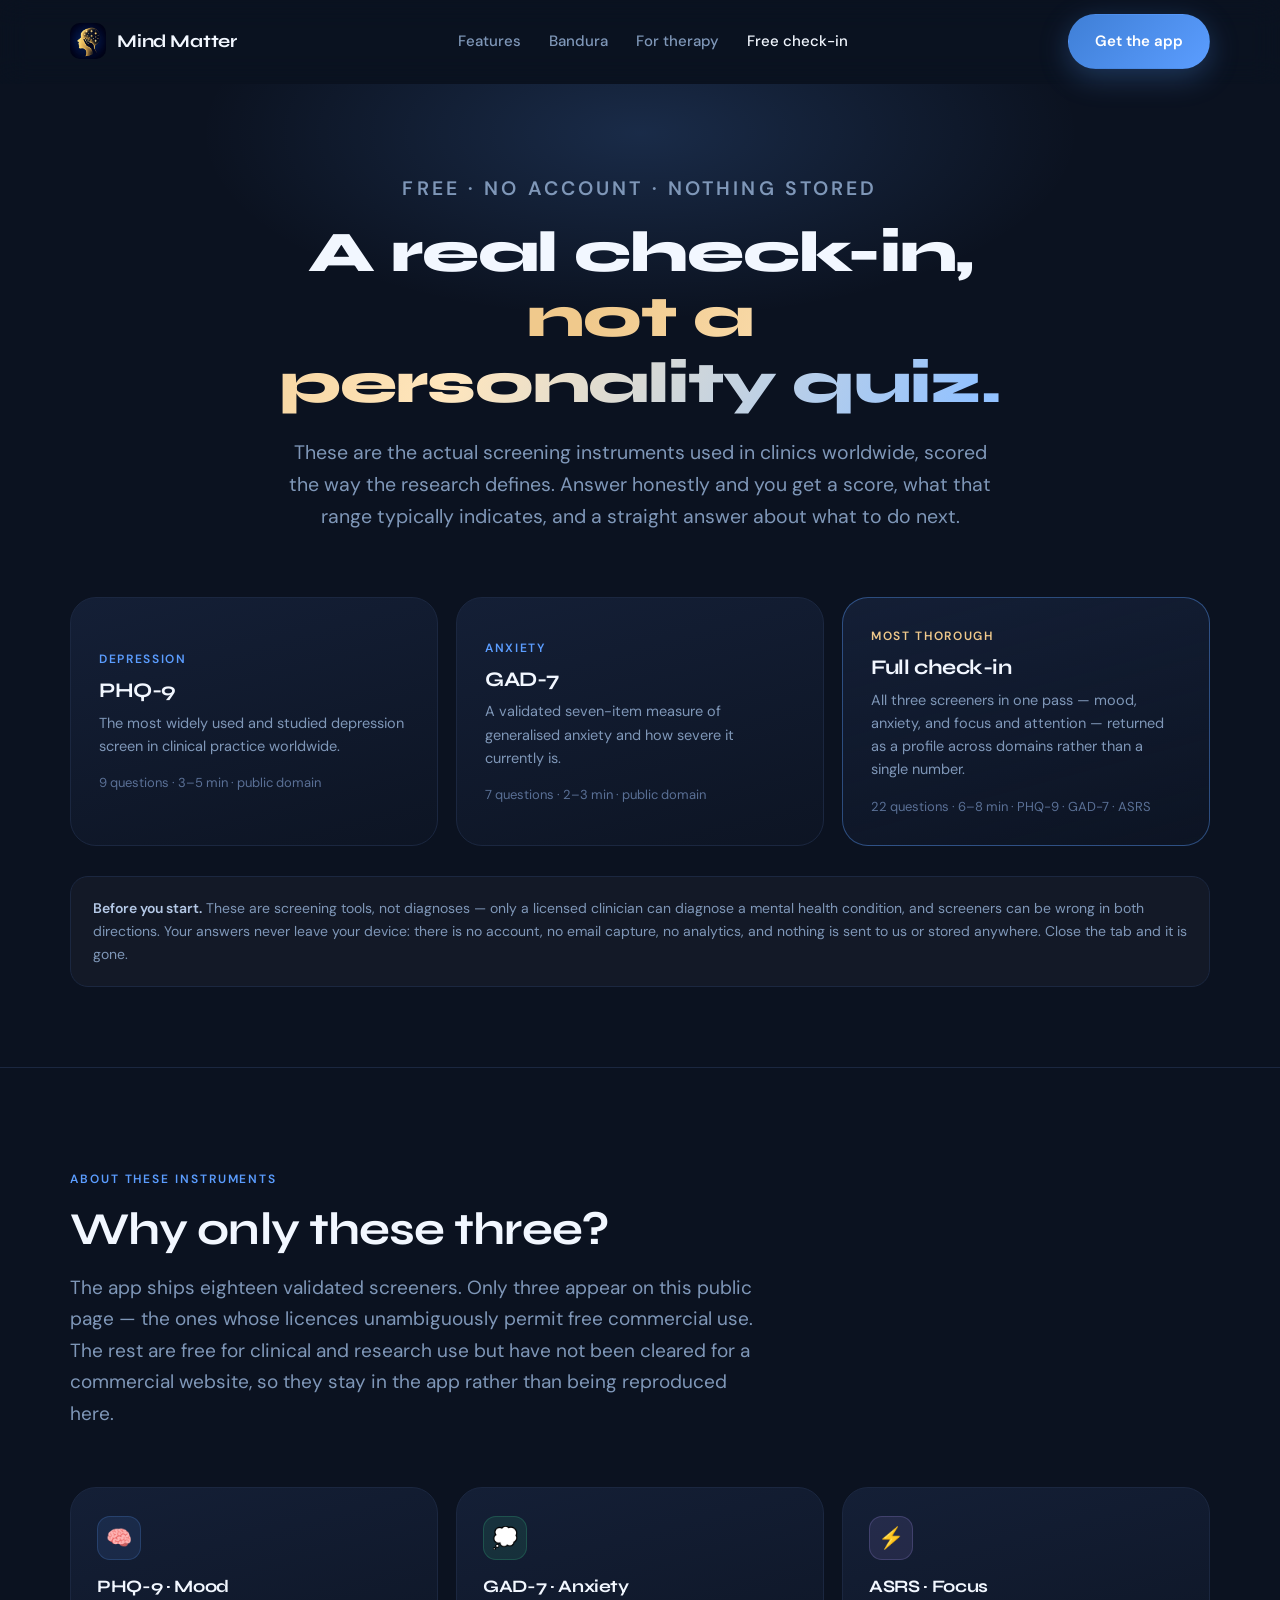
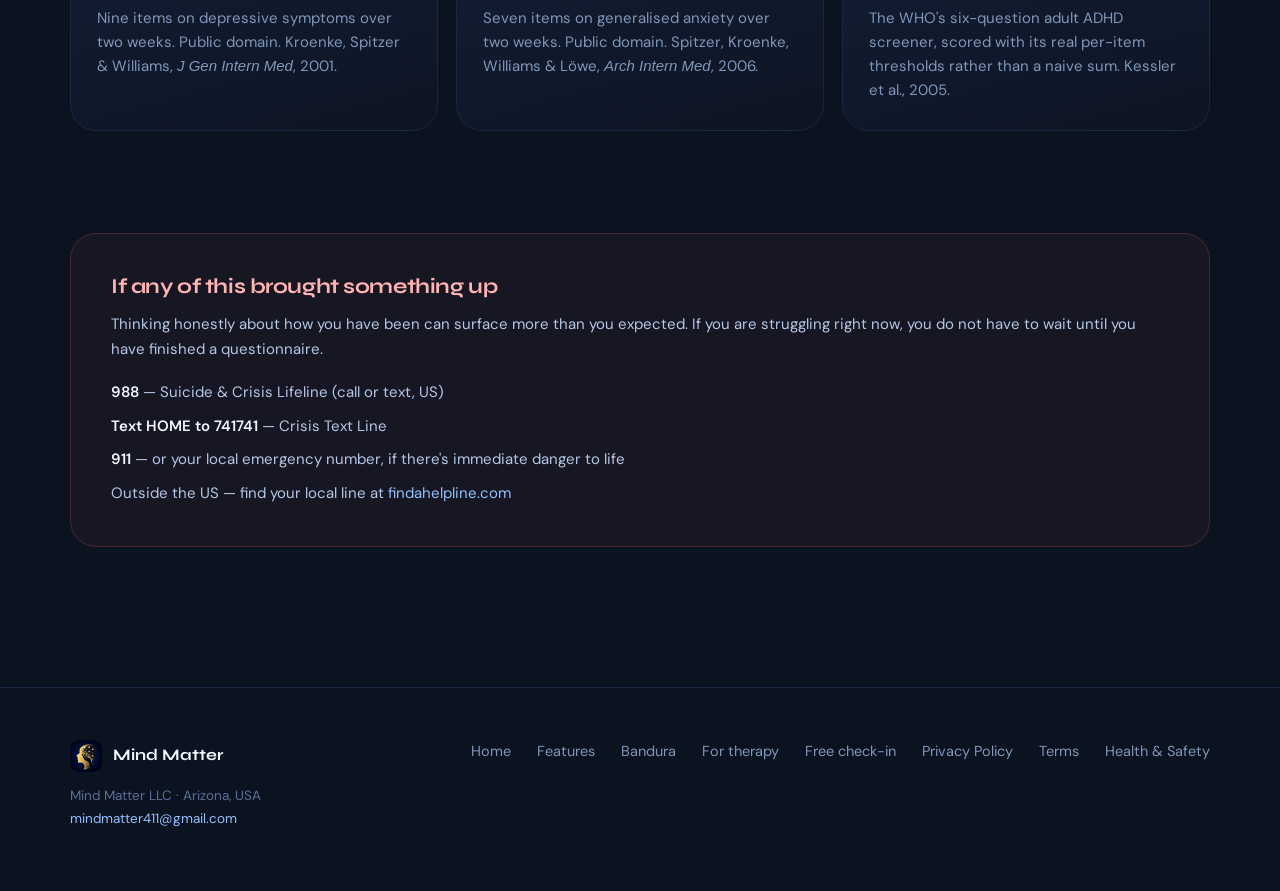
==== commit ab88674e: "Swap alcohol for ADHD in the full check-in, fix stat counters and option hover - Full check-in is no" ====
--- a/check-in.html
+++ b/check-in.html
@@ -4,7 +4,7 @@
 <meta charset="utf-8" />
 <meta name="viewport" content="width=device-width, initial-scale=1, viewport-fit=cover" />
 <title>Free mental health check-in — PHQ-9, GAD-7 &amp; full evaluation | Mind Matter</title>
-<meta name="description" content="Take the PHQ-9 depression screener, the GAD-7 anxiety screener, or a full four-part check-in covering mood, anxiety, focus and alcohol — free in your browser. No account, no email, nothing stored." />
+<meta name="description" content="Take the PHQ-9 depression screener, the GAD-7 anxiety screener, or a full three-part check-in covering mood, anxiety, and focus and attention — free in your browser. No account, no email, nothing stored." />
 <meta name="theme-color" content="#0b1220" />
 <link rel="canonical" href="https://mindmattermentalhealth.com/check-in.html" />
 <link rel="icon" href="logo.png" />
@@ -67,8 +67,8 @@
       <button class="pick rv" data-test="full" style="border-color:rgba(91,157,255,.4)">
         <div class="k" style="color:var(--gold)">Most thorough</div>
         <h3>Full check-in</h3>
-        <p>All four screeners in one pass — mood, anxiety, focus and attention, and alcohol — returned as a profile across domains rather than a single number.</p>
-        <div class="meta">32 questions · 8–10 min · PHQ-9 · GAD-7 · ASRS · AUDIT</div>
+        <p>All three screeners in one pass — mood, anxiety, and focus and attention — returned as a profile across domains rather than a single number.</p>
+        <div class="meta">22 questions · 6–8 min · PHQ-9 · GAD-7 · ASRS</div>
       </button>
     </div>
 
@@ -112,7 +112,7 @@
     <div id="profile" style="display:none">
       <div class="score-card" style="text-align:left">
         <p class="eyebrow" style="margin-bottom:10px">Your profile</p>
-        <h2 style="font-size:clamp(1.4rem,1.15rem + 1.1vw,2rem);margin-bottom:14px">Across four domains</h2>
+        <h2 style="font-size:clamp(1.4rem,1.15rem + 1.1vw,2rem);margin-bottom:14px">Across three domains</h2>
         <p class="score-say" style="margin:0;text-align:left;max-width:none" id="profileSay"></p>
       </div>
       <div class="domains" id="domains"></div>
@@ -145,9 +145,9 @@
     <div class="shell">
       <div class="head rv">
         <p class="eyebrow">About these instruments</p>
-        <h2>Why only these four?</h2>
+        <h2>Why only these three?</h2>
         <p class="lede" style="margin-top:14px">
-          The app ships eighteen validated screeners. Only four appear on this public page —
+          The app ships eighteen validated screeners. Only three appear on this public page —
           the ones whose licences unambiguously permit free commercial use. The rest are free
           for clinical and research use but have not been cleared for a commercial website, so
           they stay in the app rather than being reproduced here.
@@ -157,7 +157,6 @@
         <div class="card rv"><div class="ico">🧠</div><h3>PHQ-9 · Mood</h3><p>Nine items on depressive symptoms over two weeks. Public domain. Kroenke, Spitzer &amp; Williams, <em>J Gen Intern Med</em>, 2001.</p></div>
         <div class="card rv"><div class="ico">💭</div><h3>GAD-7 · Anxiety</h3><p>Seven items on generalised anxiety over two weeks. Public domain. Spitzer, Kroenke, Williams &amp; Löwe, <em>Arch Intern Med</em>, 2006.</p></div>
         <div class="card rv"><div class="ico">⚡</div><h3>ASRS · Focus</h3><p>The WHO's six-question adult ADHD screener, scored with its real per-item thresholds rather than a naive sum. Kessler et al., 2005.</p></div>
-        <div class="card rv"><div class="ico">🍷</div><h3>AUDIT · Alcohol</h3><p>The WHO's ten-item screen for hazardous and harmful drinking. Saunders et al., <em>Addiction</em>, 1993.</p></div>
       </div>
     </div>
   </section>
--- a/style.css
+++ b/style.css
@@ -420,8 +420,15 @@
   transition:border-color .16s ease,background .16s ease,transform .16s ease;
 }
 .opt:hover{border-color:rgba(91,157,255,.5);background:rgba(24,35,58,.8);transform:translateX(3px)}
-.opt .mark{width:20px;height:20px;border-radius:50%;border:2px solid var(--line);flex:0 0 auto}
+.opt .mark{width:20px;height:20px;border-radius:50%;border:2px solid var(--line);flex:0 0 auto;transition:border-color .16s ease,background .16s ease}
 .opt:hover .mark{border-color:var(--blue)}
+
+/* After advancing to the next question the cursor has not moved, so whichever
+   option renders under it inherits :hover and reads as already-selected.
+   Suppress hover until the pointer genuinely moves again. */
+.opts.no-hover .opt:hover{border-color:var(--line-soft);background:rgba(20,31,54,.55);transform:none}
+.opts.no-hover .opt:hover .mark{border-color:var(--line)}
+.opt .mark.sel{border-color:var(--blue);background:var(--blue);box-shadow:0 0 0 3px rgba(91,157,255,.2)}
 .qnav{display:flex;gap:12px;margin-top:24px}
 .qback{
   background:none;border:1px solid var(--line-soft);color:var(--lo);cursor:pointer;font-family:inherit;
@@ -580,6 +587,76 @@
 .demo-copy p{font-size:15.5px;color:var(--lo);line-height:1.65;min-height:3.3em}
 .demo-hint{margin-top:18px;font-size:13px;color:var(--dim)}
 
+/* ══════════════════════════════════════════════════════════════════
+   MOOD LAB — tap a week of moods and watch the line appear
+   ══════════════════════════════════════════════════════════════════ */
+.lab{
+  padding:clamp(22px,3.4vw,40px);border-radius:var(--r-xl);
+  background:linear-gradient(160deg,rgba(24,35,58,.9),rgba(11,18,32,.8));
+  border:1px solid var(--line-soft);
+}
+.lab svg{width:100%;height:auto;display:block;overflow:visible;touch-action:manipulation}
+.lab-node{cursor:pointer;transition:r .18s ease,fill .18s ease,opacity .18s ease}
+.lab-node:hover{opacity:1!important}
+.lab-hit{cursor:pointer;fill:transparent}
+.lab-lbl{font-size:11px;fill:#5a7096;font-family:'DM Sans',sans-serif}
+.lab-ylbl{font-size:10px;fill:#3f5madd;font-family:'DM Sans',sans-serif}
+.lab-line{fill:none;stroke:url(#labg);stroke-width:3;stroke-linecap:round;stroke-linejoin:round;
+  transition:d .35s ease}
+.lab-fill{fill:url(#labf);transition:d .35s ease}
+
+.lab-out{
+  margin-top:20px;padding:20px 22px;border-radius:var(--r-md);min-height:96px;
+  background:rgba(91,157,255,.07);border:1px solid rgba(91,157,255,.2);
+  transition:background .3s ease,border-color .3s ease;
+}
+.lab-out.empty{background:rgba(255,255,255,.03);border-color:var(--line-soft)}
+.lab-out .k{font-size:11.5px;font-weight:600;letter-spacing:.14em;text-transform:uppercase;
+  color:var(--blue);margin-bottom:9px}
+.lab-out.empty .k{color:var(--dim)}
+.lab-out .t{font-family:'Syne',sans-serif;font-size:1.12rem;font-weight:700;color:var(--hi);
+  line-height:1.35;margin-bottom:7px}
+.lab-out p{font-size:14.5px;color:var(--lo);line-height:1.6}
+.lab-bar{display:flex;flex-wrap:wrap;gap:12px;align-items:center;margin-top:18px}
+.lab-reset{
+  background:none;border:1px solid var(--line-soft);color:var(--lo);cursor:pointer;
+  font-family:inherit;padding:10px 18px;border-radius:100px;font-size:13.5px;
+  transition:color .18s ease,border-color .18s ease;
+}
+.lab-reset:hover{color:var(--hi);border-color:var(--line)}
+.lab-count{font-size:13.5px;color:var(--dim)}
+
+/* ══ feature explorer ══ */
+.expl{display:grid;grid-template-columns:300px 1fr;gap:clamp(20px,3vw,38px);align-items:start}
+@media(max-width:820px){.expl{grid-template-columns:1fr}}
+.expl-list{display:grid;gap:5px;max-height:none}
+.expl-list button{
+  display:flex;align-items:center;gap:13px;width:100%;text-align:left;cursor:pointer;
+  font-family:inherit;font-size:14.5px;font-weight:500;color:var(--lo);
+  padding:13px 15px;border-radius:13px;background:none;border:1px solid transparent;
+  transition:background .18s ease,color .18s ease,border-color .18s ease;
+}
+.expl-list button:hover{background:rgba(255,255,255,.04);color:var(--hi)}
+.expl-list button[aria-selected="true"]{
+  background:rgba(91,157,255,.11);border-color:rgba(91,157,255,.3);color:var(--hi)}
+.expl-list .e-ico{width:30px;height:30px;border-radius:9px;display:grid;place-items:center;
+  font-size:15px;flex:0 0 auto}
+.expl-panel{
+  padding:clamp(24px,3.4vw,40px);border-radius:var(--r-xl);min-height:270px;
+  background:linear-gradient(160deg,rgba(24,35,58,.88),rgba(11,18,32,.72));
+  border:1px solid var(--line-soft);
+}
+.expl-panel .k{font-size:11.5px;font-weight:600;letter-spacing:.14em;text-transform:uppercase;
+  color:var(--blue);margin-bottom:12px}
+.expl-panel h3{font-family:'Syne',sans-serif;font-size:clamp(1.3rem,1.1rem + .8vw,1.8rem);
+  font-weight:700;color:var(--hi);margin-bottom:14px}
+.expl-panel p{font-size:15.5px;color:var(--lo);line-height:1.68;margin-bottom:16px}
+.expl-panel ul{list-style:none;margin:0;padding:0;display:grid;gap:10px}
+.expl-panel li{display:flex;gap:11px;font-size:14.5px;color:var(--mid);line-height:1.55}
+.expl-panel li::before{content:'—';color:var(--blue);flex:0 0 auto}
+.expl-fade{animation:eIn .42s cubic-bezier(.22,1,.36,1)}
+@keyframes eIn{from{opacity:0;transform:translateY(10px)}to{opacity:1;transform:none}}
+
 /* ══ multi-domain results ══ */
 .domains{display:grid;gap:14px;margin-top:24px}
 .domain{padding:20px 22px;border-radius:var(--r-md);background:rgba(20,31,54,.6);border:1px solid var(--line-soft)}
